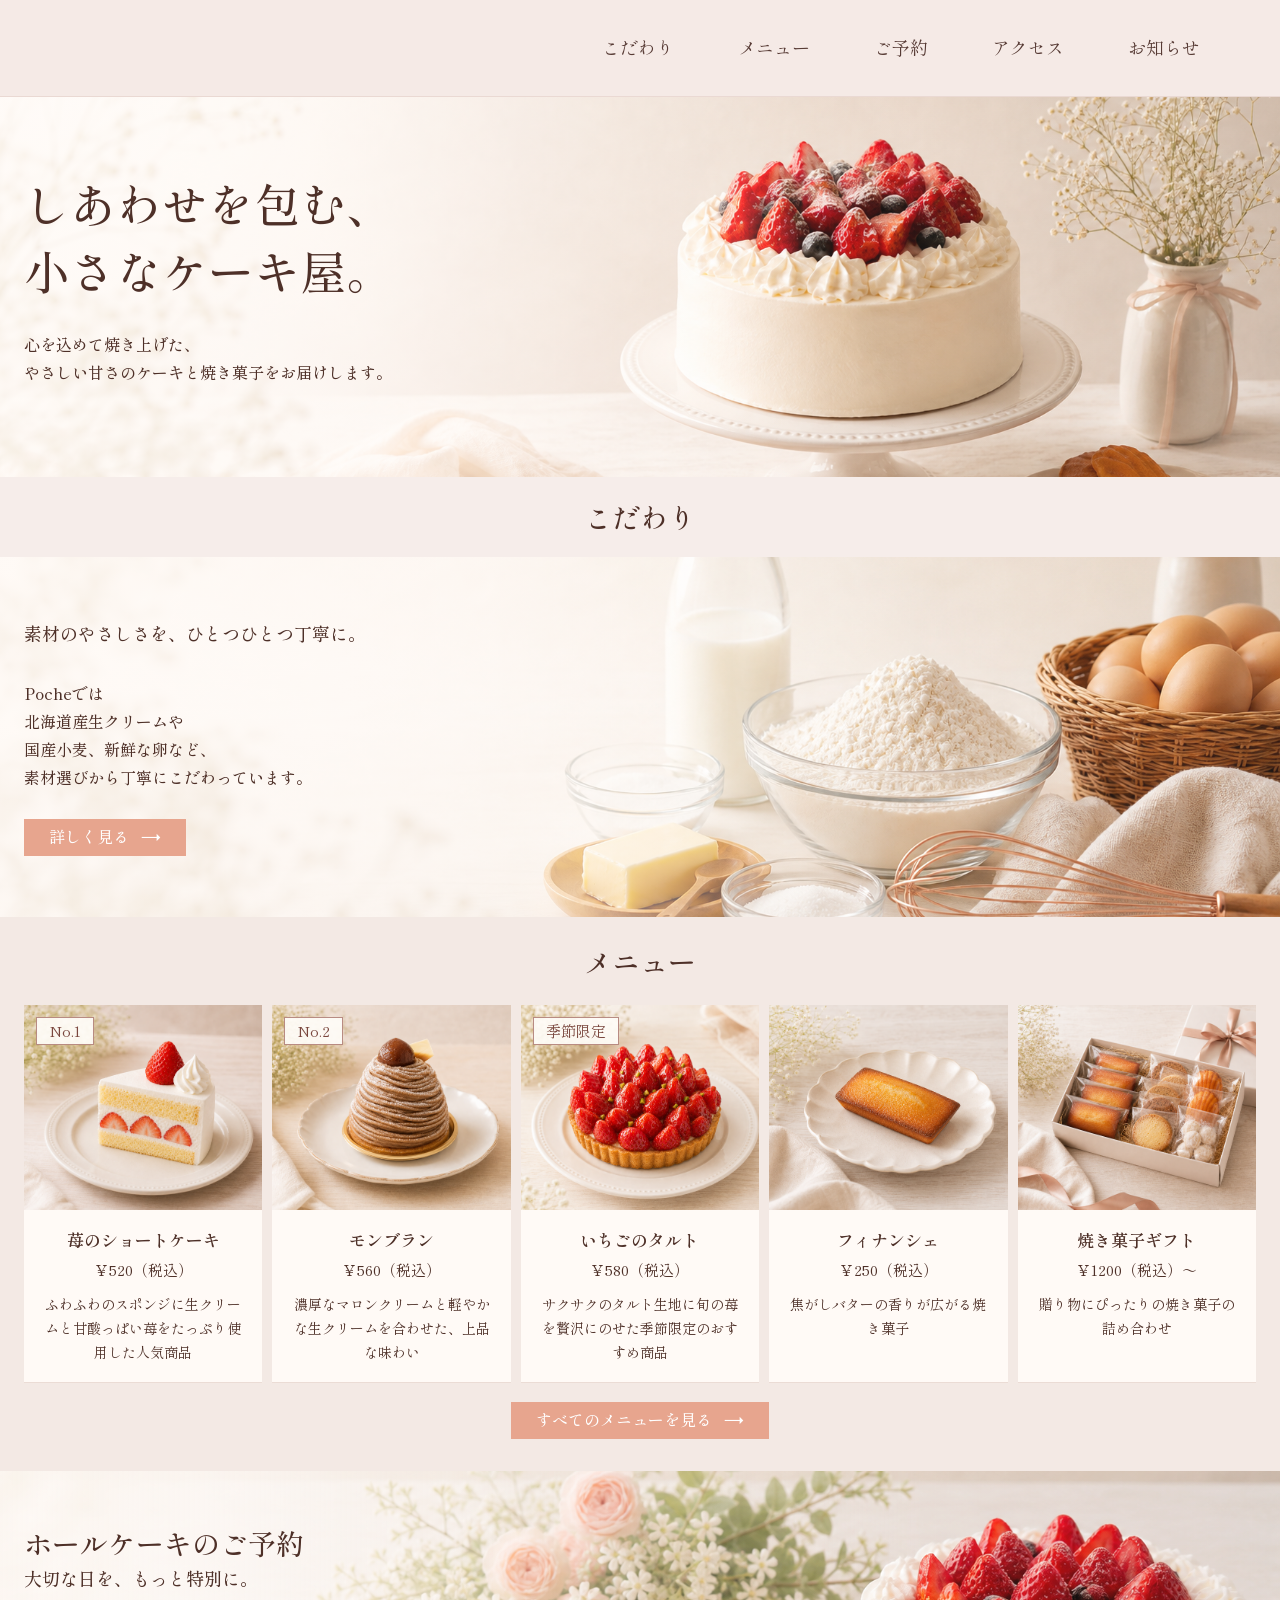
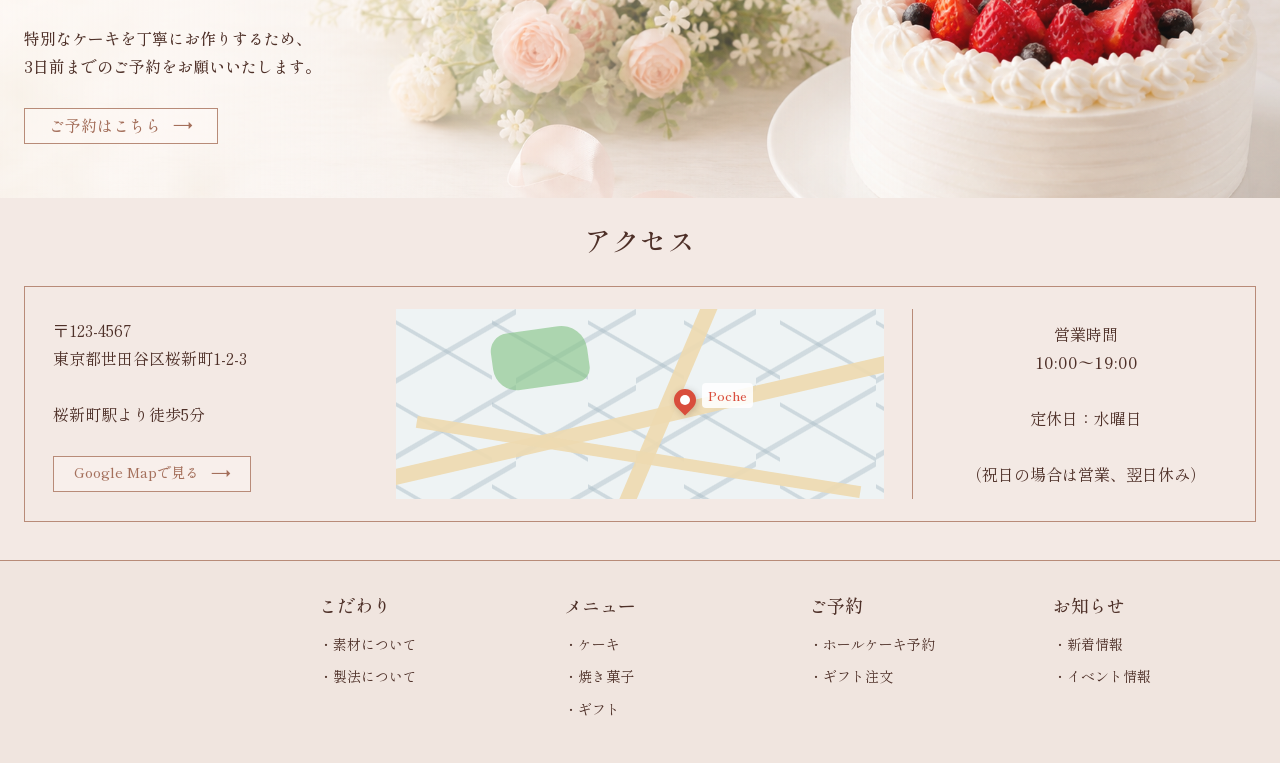
==== ケーキ屋/index.html @ 36231308 "Add files via upload" ====
<!DOCTYPE html>
<html lang="ja">
<head>
  <meta charset="UTF-8">
  <meta name="viewport" content="width=device-width, initial-scale=1.0">
  <title>Poche | 小さなケーキ屋</title>
  <link rel="preconnect" href="https://fonts.googleapis.com">
  <link rel="preconnect" href="https://fonts.gstatic.com" crossorigin>
  <link href="https://fonts.googleapis.com/css2?family=Noto+Serif+JP:wght@400;500;600&family=Shippori+Mincho:wght@400;500;600&display=swap" rel="stylesheet">
  <link rel="stylesheet" href="styles.css">
</head>
<body>
  <header class="site-header">
    <div class="header-inner">
      <a class="brand" href="#" aria-label="Poche ホーム">
        <span class="brand-name">Poche</span>
        <span class="brand-kana">ポッシュ</span>
      </a>

      <input class="nav-toggle" type="checkbox" id="nav-toggle">

      <label class="hamburger" for="nav-toggle" aria-label="メニューを開く">
        <span></span>
        <span></span>
        <span></span>
      </label>

      <nav class="global-nav" aria-label="メインメニュー">
        <a href="#concept">こだわり</a>
        <a href="#menu">メニュー</a>
        <a href="#reservation">ご予約</a>
        <a href="#access">アクセス</a>
        <a href="#news">お知らせ</a>
      </nav>
    </div>
  </header>

  <main>
    <section class="hero">
      <div class="section-inner hero-copy">
        <h1>しあわせを包む、<br>小さなケーキ屋。</h1>
        <p>心を込めて焼き上げた、<br>やさしい甘さのケーキと焼き菓子をお届けします。</p>
      </div>
    </section>

    <section class="section-title" id="concept">
      <h2>こだわり</h2>
    </section>

    <section class="concept">
      <div class="section-inner concept-copy">
        <p class="lead">素材のやさしさを、ひとつひとつ丁寧に。</p>
        <p>Pocheでは<br>北海道産生クリームや<br>国産小麦、新鮮な卵など、<br>素材選びから丁寧にこだわっています。</p>
        <a class="button filled" href="#concept">詳しく見る</a>
      </div>
    </section>

    <section class="menu-section" id="menu">
      <div class="section-inner">
        <h2>メニュー</h2>

        <div class="menu-grid">
          <article class="menu-card">
            <span class="badge">No.1</span>
            <img src="images/shortcake.png" alt="苺のショートケーキ">
            <div class="menu-body">
              <h3>苺のショートケーキ</h3>
              <p class="price">￥520（税込）</p>
              <p>ふわふわのスポンジに生クリームと甘酸っぱい苺をたっぷり使用した人気商品</p>
            </div>
          </article>

          <article class="menu-card">
            <span class="badge">No.2</span>
            <img src="images/montblanc.png" alt="モンブラン">
            <div class="menu-body">
              <h3>モンブラン</h3>
              <p class="price">￥560（税込）</p>
              <p>濃厚なマロンクリームと軽やかな生クリームを合わせた、上品な味わい</p>
            </div>
          </article>

          <article class="menu-card">
            <span class="badge badge-season">季節限定</span>
            <img src="images/tart.png" alt="いちごのタルト">
            <div class="menu-body">
              <h3>いちごのタルト</h3>
              <p class="price">￥580（税込）</p>
              <p>サクサクのタルト生地に旬の苺を贅沢にのせた季節限定のおすすめ商品</p>
            </div>
          </article>

          <article class="menu-card">
            <img src="images/financier.png" alt="フィナンシェ">
            <div class="menu-body">
              <h3>フィナンシェ</h3>
              <p class="price">￥250（税込）</p>
              <p>焦がしバターの香りが広がる焼き菓子</p>
            </div>
          </article>

          <article class="menu-card">
            <img src="images/gift.png" alt="焼き菓子ギフト">
            <div class="menu-body">
              <h3>焼き菓子ギフト</h3>
              <p class="price">￥1200（税込）〜</p>
              <p>贈り物にぴったりの焼き菓子の詰め合わせ</p>
            </div>
          </article>
        </div>

        <a class="button filled menu-button" href="#menu">すべてのメニューを見る</a>
      </div>
    </section>

    <section class="reservation" id="reservation">
      <div class="section-inner reservation-copy">
        <h2>ホールケーキのご予約</h2>
        <p class="lead">大切な日を、もっと特別に。</p>
        <p>特別なケーキを丁寧にお作りするため、<br>3日前までのご予約をお願いいたします。</p>
        <a class="button outline" href="#reservation">ご予約はこちら</a>
      </div>
    </section>

    <section class="access-section" id="access">
      <div class="section-inner">
        <h2>アクセス</h2>

        <div class="access-box">
          <div class="address">
            <p>〒123-4567<br>東京都世田谷区桜新町1-2-3</p>
            <p>桜新町駅より徒歩5分</p>
            <a class="button outline small" href="https://www.google.com/maps" target="_blank" rel="noreferrer">Google Mapで見る</a>
          </div>

          <div class="map" aria-label="店舗周辺の地図イメージ">
            <span class="park"></span>
            <span class="route route-a"></span>
            <span class="route route-b"></span>
            <span class="route route-c"></span>
            <span class="pin"></span>
            <span class="map-label">Poche</span>
          </div>

          <div class="hours">
            <p>営業時間<br><strong>10:00〜19:00</strong></p>
            <p>定休日：水曜日</p>
            <p>（祝日の場合は営業、翌日休み）</p>
          </div>
        </div>
      </div>
    </section>
  </main>

  <footer class="site-footer" id="news">
    <div class="section-inner footer-grid">
      <div class="brand footer-brand">
        <span class="brand-name">Poche</span>
        <span class="brand-kana">ポッシュ</span>
      </div>

      <div>
        <h2>こだわり</h2>
        <a href="#concept">素材について</a>
        <a href="#concept">製法について</a>
      </div>

      <div>
        <h2>メニュー</h2>
        <a href="#menu">ケーキ</a>
        <a href="#menu">焼き菓子</a>
        <a href="#menu">ギフト</a>
      </div>

      <div>
        <h2>ご予約</h2>
        <a href="#reservation">ホールケーキ予約</a>
        <a href="#reservation">ギフト注文</a>
      </div>

      <div>
        <h2>お知らせ</h2>
        <a href="#news">新着情報</a>
        <a href="#news">イベント情報</a>
      </div>
    </div>
  </footer>
</body>
</html>
---- ケーキ屋/styles.css ----
@charset "UTF-8";

/* Base */
:root {
  --bg: #f3e9e4;
  --paper: #fffaf6;
  --ink: #4e3028;
  --line: #b88b78;
  --accent: #e7a58e;
  --accent-dark: #a46f5b;
  --shadow: 0 14px 38px rgba(100, 67, 52, 0.1);
}

* {
  box-sizing: border-box;
}

html {
  scroll-behavior: smooth;
}

body {
  margin: 0;
  background: var(--bg);
  color: var(--ink);
  font-family: "Shippori Mincho", "Noto Serif JP", serif;
  font-size: 16px;
  line-height: 1.75;
  letter-spacing: 0;
}

img {
  display: block;
  width: 100%;
}

a {
  color: inherit;
  text-decoration: none;
}

h2 {
  margin: 0;
  font-size: 28px;
  font-weight: 500;
  line-height: 1.35;
}

.section-inner {
  width: min(1700px, calc(100% - 48px));
  margin: 0 auto;
}

/* Header */
.site-header {
  background: rgba(246, 235, 230, 0.96);
  border-bottom: 1px solid rgba(184, 139, 120, 0.18);
}

.header-inner {
  width: min(1120px, calc(100% - 48px));
  min-height: 96px;
  margin: 0 auto;
  display: flex;
  align-items: center;
  justify-content: space-between;
  gap: 32px;
}

.brand {
  display: inline-grid;
  min-width: 132px;
  color: #8d604e;
  line-height: 1;
  transform: translateX(-280px);
}

.brand-name {
  font-size: 40px;
  font-weight: 600;
}

.brand-kana {
  padding-left: 40px;
  margin-top: 2px;
  font-size: 12px;
  letter-spacing: 0.08em;
}

.global-nav {
  display: flex;
  align-items: center;
  justify-content: flex-end;
  gap: clamp(24px, 5vw, 64px);
  color: #573b35;
  font-size: 18px;
  white-space: nowrap;
}

.global-nav a {
  padding: 10px 0;
}

.global-nav a:hover,
.site-footer a:hover {
  color: var(--accent-dark);
}

.nav-toggle,
.hamburger {
  display: none;
}

/* Image Sections */
.hero,
.concept,
.reservation {
  display: flex;
  align-items: center;
}

.hero {
  min-height: 380px;
  background:
    linear-gradient(90deg, rgba(255, 250, 246, 0.84) 0%, rgba(255, 250, 246, 0.58) 34%, rgba(255, 250, 246, 0.08) 64%),
    url("images/hero.png") center 46% / cover no-repeat;
}

.concept {
  min-height: 360px;
  background:
    linear-gradient(90deg, rgba(255, 250, 246, 0.88) 0%, rgba(255, 250, 246, 0.7) 34%, rgba(255, 250, 246, 0.08) 72%),
    url("images/ingredients.png") center / cover no-repeat;
}

.reservation {
  min-height: 300px;
  background:
    linear-gradient(90deg, rgba(255, 250, 246, 0.84) 0%, rgba(255, 250, 246, 0.5) 34%, rgba(255, 250, 246, 0.06) 72%),
    url("images/reservation.png") center / cover no-repeat;
}

.hero-copy,
.concept-copy,
.reservation-copy {
  padding: 54px 0;
}

.hero-copy {
  padding-bottom: 72px;
}

.hero h1 {
  margin: 0 0 26px;
  font-size: clamp(32px, 4.5vw, 46px);
  font-weight: 500;
  line-height: 1.45;
}

.hero p,
.concept p,
.reservation p {
  margin: 0;
  font-weight: 500;
}

.lead {
  margin-bottom: 30px !important;
  font-size: 18px;
}

.section-title {
  padding: 22px 0 20px;
  background: rgba(247, 238, 234, 0.95);
  text-align: center;
}

/* Buttons */
.button {
  display: inline-flex;
  align-items: center;
  justify-content: center;
  min-height: 36px;
  margin-top: 28px;
  padding: 5px 24px 7px;
  border: 1px solid var(--line);
  font-size: 16px;
  font-weight: 500;
  line-height: 1.4;
  transition: 0.2s ease;
}

.button::after {
  content: "\2192";
  margin-left: 12px;
  font-size: 20px;
  line-height: 1;
}

.button.filled {
  border-color: var(--accent);
  background: var(--accent);
  color: #fff;
}

.button.outline {
  background: rgba(255, 250, 246, 0.35);
  color: var(--accent-dark);
}

.button.small {
  width: fit-content;
  min-width: 198px;
  margin-top: 0;
  padding-inline: 18px;
  font-size: 14px;
}

.button:hover {
  transform: translateY(-1px);
  box-shadow: var(--shadow);
}

/* Menu */
.menu-section {
  padding: 26px 0 32px;
  background: var(--bg);
  text-align: center;
}

.menu-section h2 {
  margin-bottom: 24px;
}

.menu-grid {
  display: grid;
  grid-template-columns: repeat(5, 1fr);
  gap: 10px;
  overflow: visible;
}

.menu-card {
  position: relative;
  min-width: 0;
  overflow: hidden;
  background: var(--paper);
  color: var(--ink);
  box-shadow: 0 1px 0 rgba(184, 139, 120, 0.14);
}

.menu-card img {
  aspect-ratio: 1.16 / 1;
  height: auto;
  object-fit: cover;
}

.menu-body {
  display: grid;
  grid-template-rows: 32px 28px 1fr;
  min-height: 170px;
  padding: 14px 16px 18px;
  align-items: start;
}

.menu-body h3,
.menu-body .price {
  margin: 0;
  display: grid;
  place-items: center;
}

.menu-body h3 {
  min-height: 32px;
  font-size: 17px;
  font-weight: 600;
}

.menu-body .price {
  min-height: 28px;
  font-size: 15px;
}

.menu-body p:not(.price) {
  margin: 0;
  min-height: 56px;
  padding-top: 8px;
  font-size: 14px;
  line-height: 1.72;
}

.badge {
  position: absolute;
  top: 12px;
  left: 12px;
  z-index: 2;
  min-width: 58px;
  height: 28px;
  display: inline-grid;
  place-items: center;
  padding: 0 12px;
  background: rgba(255, 253, 249, 0.92);
  color: #7a473e;
  border: 1px solid rgba(159, 98, 88, 0.72);
  font-size: 15px;
  line-height: 1;
}

.badge-season {
  min-width: 78px;
}

.menu-button {
  margin-top: 20px;
}

/* Access */
.access-section {
  padding: 24px 0 38px;
  background: var(--bg);
  text-align: center;
}

.access-section h2 {
  margin-bottom: 26px;
}

.access-box {
  display: grid;
  grid-template-columns: 1fr 1.55fr 1fr;
  align-items: center;
  gap: 28px;
  padding: 22px 28px;
  border: 1px solid var(--line);
  text-align: left;
}

.address,
.hours {
  display: grid;
  gap: 28px;
  min-height: 190px;
  align-content: center;
}

.address p,
.hours p {
  margin: 0;
}

.hours {
  padding-left: 32px;
  border-left: 1px solid var(--line);
  text-align: center;
}

.hours strong {
  font-weight: 500;
  letter-spacing: 0.05em;
}

.map {
  position: relative;
  min-height: 190px;
  overflow: hidden;
  background:
    linear-gradient(30deg, transparent 48%, rgba(172, 190, 199, 0.5) 49% 51%, transparent 52%) 0 0 / 96px 82px,
    linear-gradient(150deg, transparent 47%, rgba(172, 190, 199, 0.45) 48% 51%, transparent 52%) 0 0 / 120px 76px,
    #eef3f4;
}

.park {
  position: absolute;
  top: 20px;
  left: 96px;
  width: 96px;
  height: 58px;
  border-radius: 18px 26px 14px 24px;
  background: rgba(133, 195, 134, 0.62);
  transform: rotate(-8deg);
}

.route {
  position: absolute;
  background: rgba(238, 219, 177, 0.92);
}

.route-a {
  width: 118%;
  height: 16px;
  top: 98px;
  left: -20px;
  transform: rotate(-13deg);
}

.route-b {
  width: 16px;
  height: 120%;
  top: -18px;
  left: 54%;
  transform: rotate(23deg);
}

.route-c {
  width: 92%;
  height: 12px;
  bottom: 36px;
  left: 18px;
  transform: rotate(9deg);
}

.pin {
  position: absolute;
  top: 80px;
  left: 57%;
  width: 22px;
  height: 22px;
  border-radius: 50% 50% 50% 0;
  background: #d94d3c;
  transform: rotate(-45deg);
  box-shadow: 0 2px 7px rgba(72, 44, 35, 0.24);
}

.pin::after {
  content: "";
  position: absolute;
  inset: 6px;
  border-radius: 50%;
  background: #fff;
}

.map-label {
  position: absolute;
  top: 74px;
  left: calc(57% + 28px);
  padding: 2px 6px;
  border-radius: 4px;
  background: rgba(255, 255, 255, 0.88);
  color: #d94d3c;
  font-size: 12px;
  font-weight: 600;
}

/* Footer */
.site-footer {
  padding: 32px 0 42px;
  border-top: 1px solid var(--line);
  background: #f0e5df;
}

.footer-grid {
  display: grid;
  grid-template-columns: 1.25fr repeat(4, 1fr);
  gap: 42px;
}

.footer-brand {
  align-self: start;
}

.site-footer h2 {
  margin: 0 0 14px;
  font-size: 18px;
}

.site-footer a {
  display: block;
  margin-top: 8px;
  font-size: 14px;
}

.site-footer a::before {
  content: "\30FB";
}

/* Mobile */
.nav-toggle {
  position: absolute;
  opacity: 0;
  pointer-events: none;
}

.hamburger {
  display: none;
}

@media (max-width: 560px) {
  .brand {
    transform: none;
  }
  .header-inner {
    position: relative;
  }

  .hamburger {
    position: relative;
    z-index: 30;
    display: grid;
    width: 34px;
    gap: 6px;
    cursor: pointer;
  }

  .hamburger span {
    display: block;
    height: 2px;
    background: #573b35;
  }

  .global-nav {
   position: absolute;
   top: 100%;
   left: 50%;
   right: auto;
   width: 100vw;
   z-index: 20;

   display: flex;
   flex-direction: column;
   align-items: stretch;
   gap: 0;
   padding: 18px 0;

   background: rgba(255, 250, 246, 0.96);
   box-shadow: 0 12px 24px rgba(80, 50, 40, 0.12);

   opacity: 0;
   visibility: hidden;
   pointer-events: none;
   transform: translate(-50%, -8px);
   transition: 0.2s ease;
}

    .global-nav a {
    width: 100%;
    padding: 12px 0;
    text-align: center;
  }

  .nav-toggle:checked ~ .global-nav {
    opacity: 1;
    visibility: visible;
    pointer-events: auto;
    transform: translate(-50%, 0);
  }

  .hero,
  .concept,
  .reservation {
    min-height: 460px;
    align-items: flex-start;
  }

  .hero {
    background:
      linear-gradient(180deg, rgba(255, 250, 246, 0.92) 0%, rgba(255, 250, 246, 0.65) 45%, rgba(255, 250, 246, 0.15) 100%),
      url("images/hero.png") 82% center / cover no-repeat;
  }

  .concept {
    background:
      linear-gradient(180deg, rgba(255, 250, 246, 0.9) 0%, rgba(255, 250, 246, 0.65) 45%, rgba(255, 250, 246, 0.12) 100%),
      url("images/ingredients.png") 78% center / cover no-repeat;
  }

  .reservation {
    background:
      linear-gradient(180deg, rgba(255, 250, 246, 0.9) 0%, rgba(255, 250, 246, 0.62) 45%, rgba(255, 250, 246, 0.12) 100%),
      url("images/reservation.png") 82% center / cover no-repeat;
  }
  
   .reservation .button.outline {
   background: var(--accent);
   border-color: var(--accent);
   color: #fff;
  }

  .hero-copy,
  .concept-copy,
  .reservation-copy {
    padding-top: 42px;
  }

  .menu-grid {
    display: flex;
    gap: 14px;
    overflow-x: auto;
    padding-bottom: 8px;
  }

  .menu-card {
    flex: 0 0 220px;
  }

  .access-box {
    display: grid;
    grid-template-columns: 1fr;
    padding: 20px 16px;
  }

  .map {
    min-height: 170px;
  }

  .hours {
    min-height: auto;
    padding: 20px 0 0;
    border-top: 1px solid var(--line);
    border-left: 0;
  }

  .footer-grid {
    grid-template-columns: repeat(2, 1fr);
    gap: 24px 32px;
  }

  .footer-brand {
    grid-column: 1 / -1;
    text-align: center;
  }

  .site-footer a {
    display: inline-block;
    margin-top: 6px;
    margin-right: 14px;
  }
}
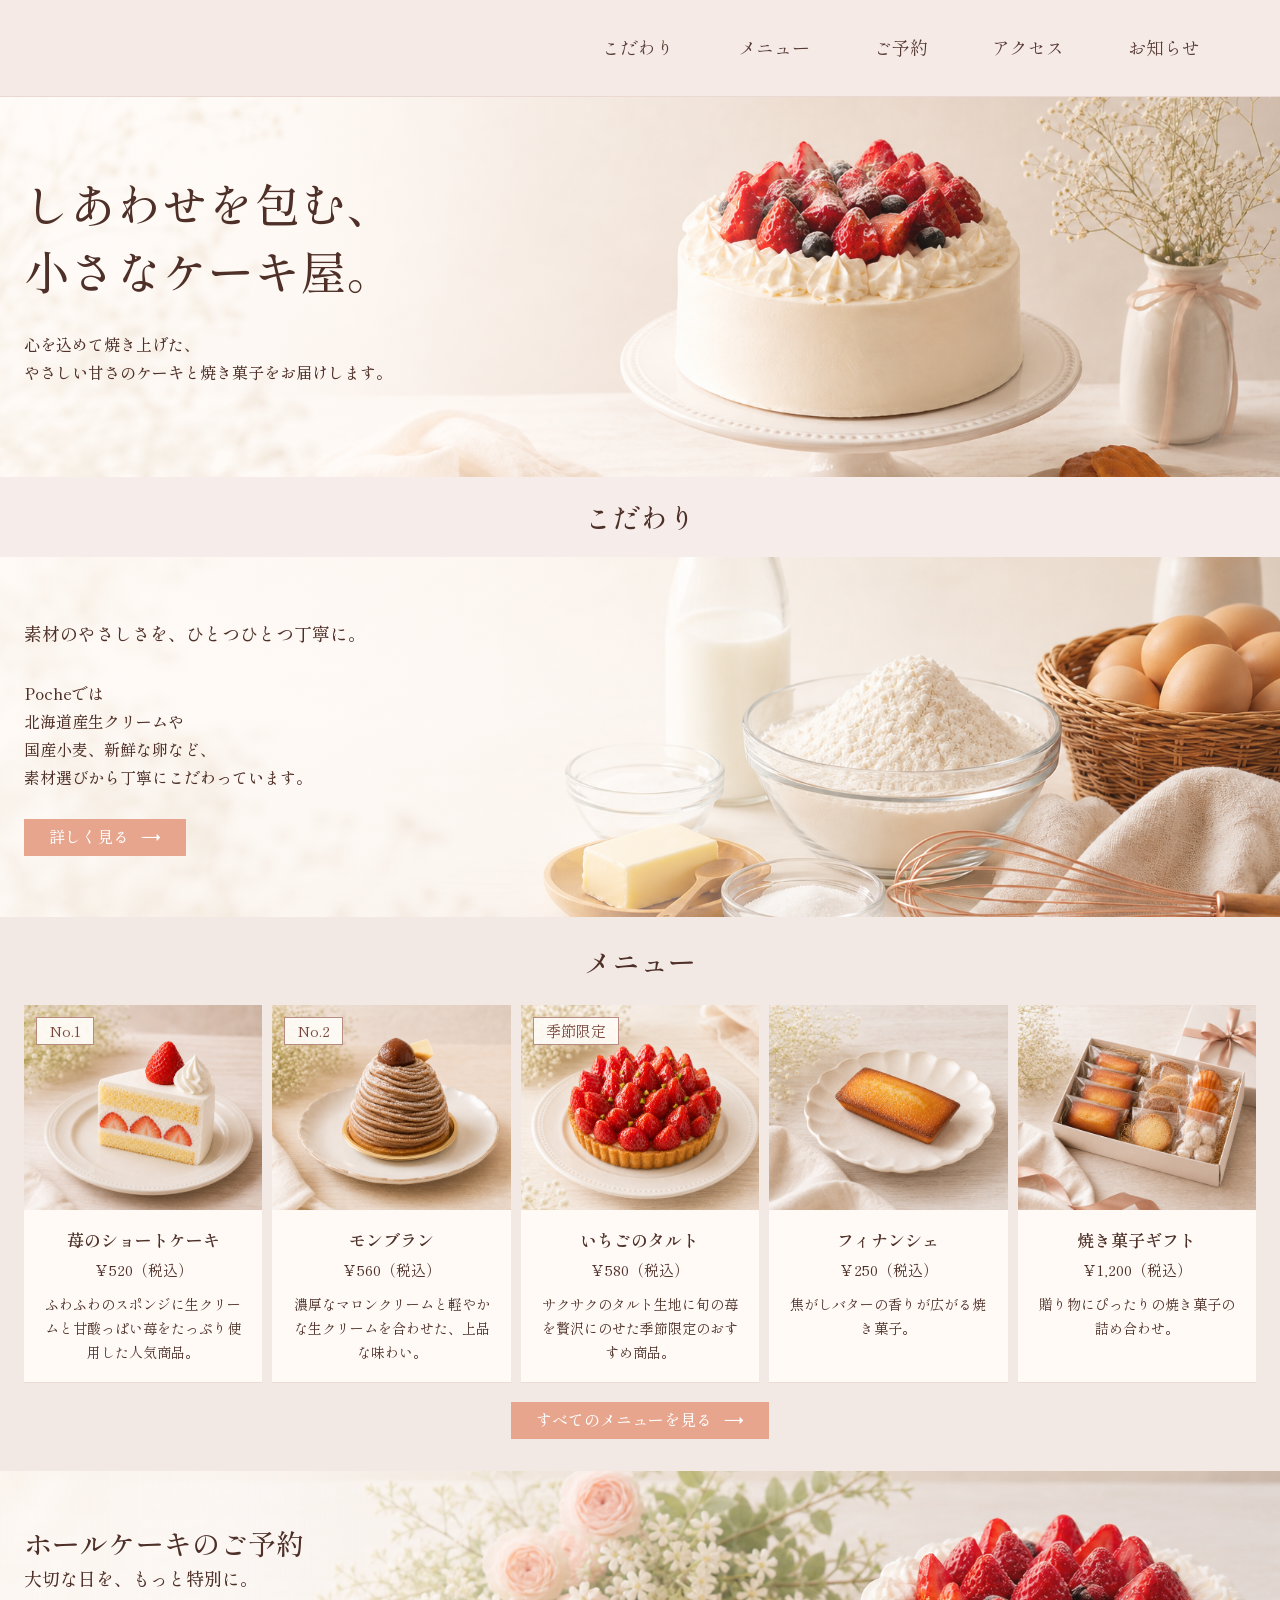
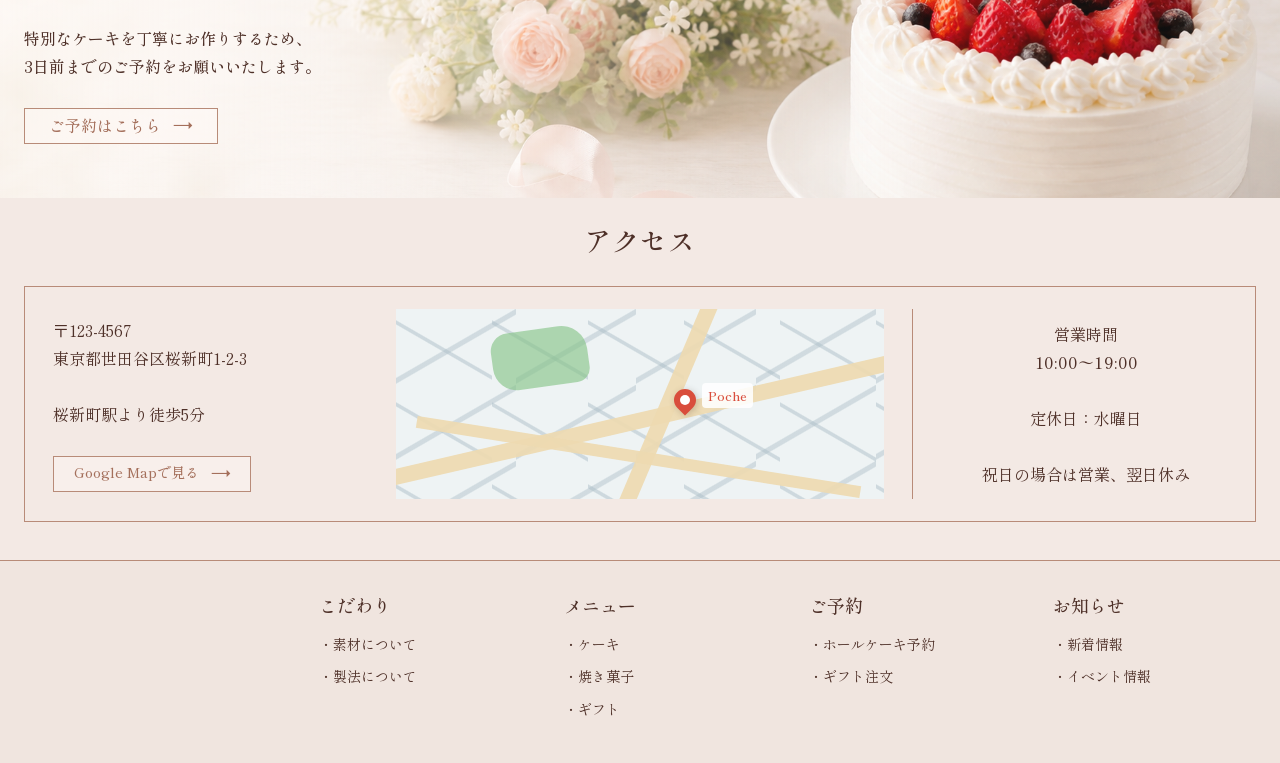
==== commit 0e5ac608: "Add files via upload" ====
--- a/ケーキ屋/index.html
+++ b/ケーキ屋/index.html
@@ -12,7 +12,7 @@
 <body>
   <header class="site-header">
     <div class="header-inner">
-      <a class="brand" href="#" aria-label="Poche ホーム">
+      <a class="brand" href="#" aria-label="Poche ポッシュ">
         <span class="brand-name">Poche</span>
         <span class="brand-kana">ポッシュ</span>
       </a>
@@ -39,7 +39,10 @@
     <section class="hero">
       <div class="section-inner hero-copy">
         <h1>しあわせを包む、<br>小さなケーキ屋。</h1>
-        <p>心を込めて焼き上げた、<br>やさしい甘さのケーキと焼き菓子をお届けします。</p>
+        <p>
+          心を込めて焼き上げた、<br>
+          やさしい甘さのケーキと焼き菓子をお届けします。
+        </p>
       </div>
     </section>
 
@@ -50,7 +53,12 @@
     <section class="concept">
       <div class="section-inner concept-copy">
         <p class="lead">素材のやさしさを、ひとつひとつ丁寧に。</p>
-        <p>Pocheでは<br>北海道産生クリームや<br>国産小麦、新鮮な卵など、<br>素材選びから丁寧にこだわっています。</p>
+        <p>
+          Pocheでは<br>
+          北海道産生クリームや<br>
+          国産小麦、新鮮な卵など、<br>
+          素材選びから丁寧にこだわっています。
+        </p>
         <a class="button filled" href="#concept">詳しく見る</a>
       </div>
     </section>
@@ -66,7 +74,7 @@
             <div class="menu-body">
               <h3>苺のショートケーキ</h3>
               <p class="price">￥520（税込）</p>
-              <p>ふわふわのスポンジに生クリームと甘酸っぱい苺をたっぷり使用した人気商品</p>
+              <p>ふわふわのスポンジに生クリームと甘酸っぱい苺をたっぷり使用した人気商品。</p>
             </div>
           </article>
 
@@ -76,7 +84,7 @@
             <div class="menu-body">
               <h3>モンブラン</h3>
               <p class="price">￥560（税込）</p>
-              <p>濃厚なマロンクリームと軽やかな生クリームを合わせた、上品な味わい</p>
+              <p>濃厚なマロンクリームと軽やかな生クリームを合わせた、上品な味わい。</p>
             </div>
           </article>
 
@@ -86,7 +94,7 @@
             <div class="menu-body">
               <h3>いちごのタルト</h3>
               <p class="price">￥580（税込）</p>
-              <p>サクサクのタルト生地に旬の苺を贅沢にのせた季節限定のおすすめ商品</p>
+              <p>サクサクのタルト生地に旬の苺を贅沢にのせた季節限定のおすすめ商品。</p>
             </div>
           </article>
 
@@ -95,7 +103,7 @@
             <div class="menu-body">
               <h3>フィナンシェ</h3>
               <p class="price">￥250（税込）</p>
-              <p>焦がしバターの香りが広がる焼き菓子</p>
+              <p>焦がしバターの香りが広がる焼き菓子。</p>
             </div>
           </article>
 
@@ -103,8 +111,8 @@
             <img src="images/gift.png" alt="焼き菓子ギフト">
             <div class="menu-body">
               <h3>焼き菓子ギフト</h3>
-              <p class="price">￥1200（税込）〜</p>
-              <p>贈り物にぴったりの焼き菓子の詰め合わせ</p>
+              <p class="price">￥1,200（税込）</p>
+              <p>贈り物にぴったりの焼き菓子の詰め合わせ。</p>
             </div>
           </article>
         </div>
@@ -117,7 +125,10 @@
       <div class="section-inner reservation-copy">
         <h2>ホールケーキのご予約</h2>
         <p class="lead">大切な日を、もっと特別に。</p>
-        <p>特別なケーキを丁寧にお作りするため、<br>3日前までのご予約をお願いいたします。</p>
+        <p>
+          特別なケーキを丁寧にお作りするため、<br>
+          3日前までのご予約をお願いいたします。
+        </p>
         <a class="button outline" href="#reservation">ご予約はこちら</a>
       </div>
     </section>
@@ -128,7 +139,10 @@
 
         <div class="access-box">
           <div class="address">
-            <p>〒123-4567<br>東京都世田谷区桜新町1-2-3</p>
+            <p>
+              〒123-4567<br>
+              東京都世田谷区桜新町1-2-3
+            </p>
             <p>桜新町駅より徒歩5分</p>
             <a class="button outline small" href="https://www.google.com/maps" target="_blank" rel="noreferrer">Google Mapで見る</a>
           </div>
@@ -145,7 +159,7 @@
           <div class="hours">
             <p>営業時間<br><strong>10:00〜19:00</strong></p>
             <p>定休日：水曜日</p>
-            <p>（祝日の場合は営業、翌日休み）</p>
+            <p>祝日の場合は営業、翌日休み</p>
           </div>
         </div>
       </div>
